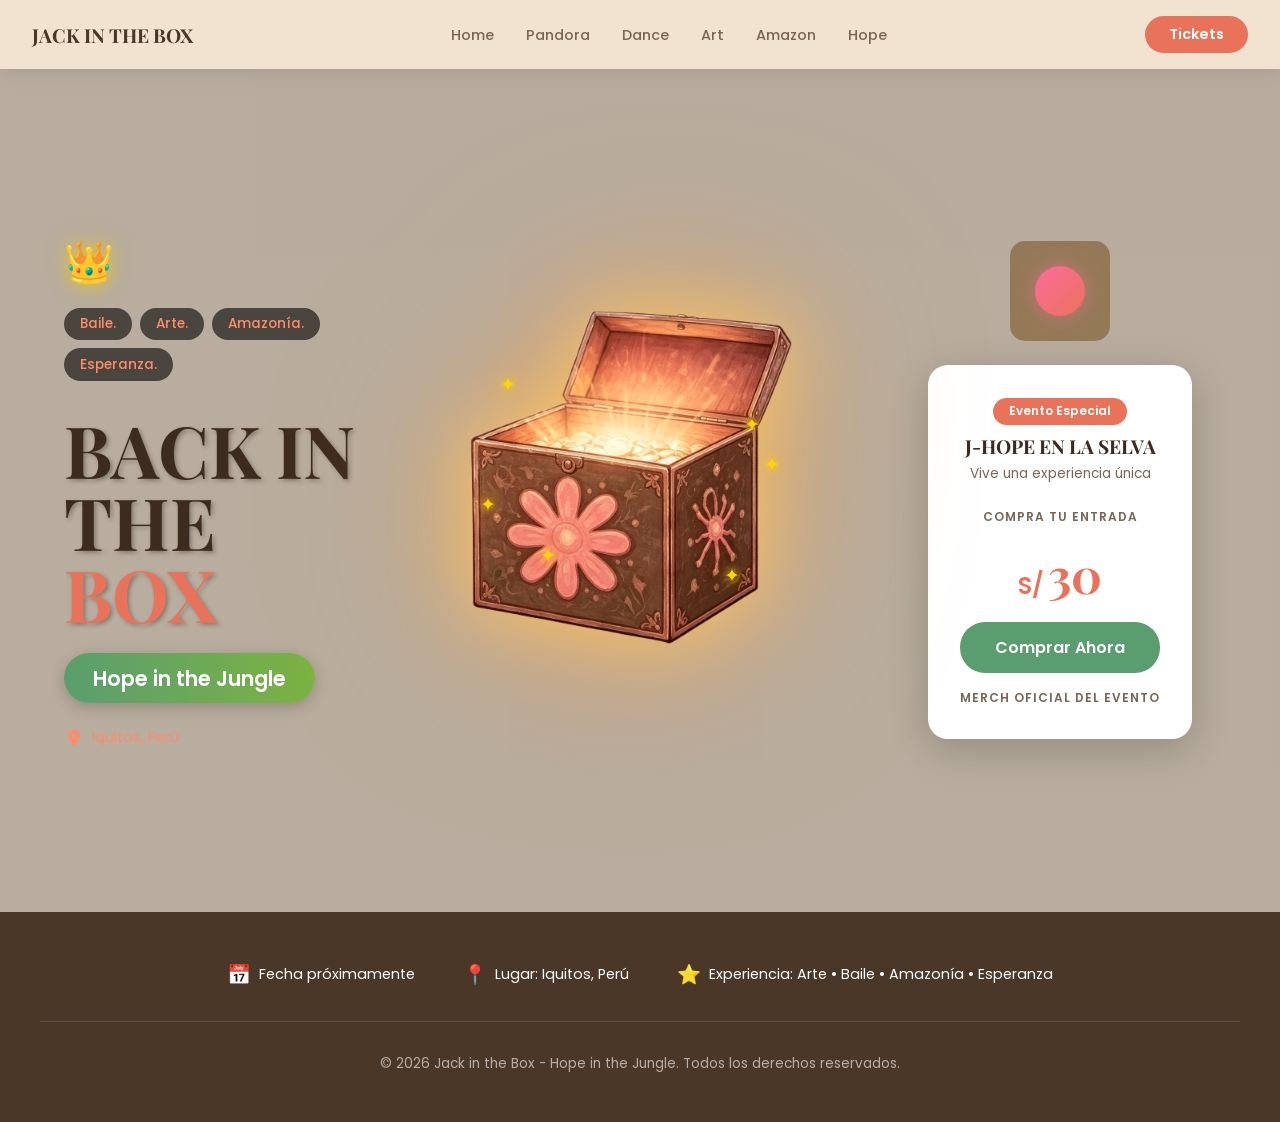
==== index.html @ a67cb144 "Initial commit - Hope Event website" ====
<!DOCTYPE html>
<html lang="es">
<head>
    <meta charset="UTF-8">
    <meta name="viewport" content="width=device-width, initial-scale=1.0">
    <title>Jack in the Box - Hope in the Jungle</title>
    <link rel="stylesheet" href="css/style.css">
    <link href="https://fonts.googleapis.com/css2?family=Playfair+Display:wght@400;700;900&family=Poppins:wght@300;400;500;600;700&display=swap" rel="stylesheet">
</head>
<body>
    <!-- Navegación -->
    <nav class="navbar">
        <div class="nav-container">
            <a href="#home" class="nav-logo">JACK IN THE BOX</a>
            <ul class="nav-menu">
                <li><a href="index.html">Home</a></li>
                <li><a href="pandora.html">Pandora</a></li>
                <li><a href="dance.html">Dance</a></li>
                <li><a href="art.html">Art</a></li>
                <li><a href="amazon.html">Amazon</a></li>
                <li><a href="hope.html">Hope</a></li>
            </ul>
            <a href="merch.html" class="nav-btn">Tickets</a>
            <div class="hamburger">
                <span></span>
                <span></span>
                <span></span>
            </div>
        </div>
    </nav>

    <!-- Hero Section -->
    <section id="home" class="hero">
        <div class="hero-content">
            <div class="hero-left">
                <div class="hero-crown">👑</div>
                <div class="hero-tags">
                    <span class="tag">Baile.</span>
                    <span class="tag">Arte.</span>
                    <span class="tag">Amazonía.</span>
                    <span class="tag">Esperanza.</span>
                </div>
                <h1 class="hero-title">
                    <span class="title-line">BACK IN</span>
                    <span class="title-line">THE <span class="highlight">BOX</span></span>
                </h1>
                <p class="hero-subtitle">Hope in the Jungle</p>
                <div class="hero-location">
                    <svg class="location-icon" viewBox="0 0 24 24" fill="currentColor">
                        <path d="M12 2C8.13 2 5 5.13 5 9c0 5.25 7 13 7 13s7-7.75 7-13c0-3.87-3.13-7-7-7zm0 9.5c-1.38 0-2.5-1.12-2.5-2.5s1.12-2.5 2.5-2.5 2.5 1.12 2.5 2.5-1.12 2.5-2.5 2.5z"/>
                    </svg>
                    <span>Iquitos, Perú</span>
                </div>
            </div>
            <div class="hero-center">
                <div class="hero-box-container">
                    <img src="img/cofrehopepng.png" alt="Magic Box" class="magic-box-img">
                    <div class="sparkles">
                        <span class="sparkle">✦</span>
                        <span class="sparkle">✦</span>
                        <span class="sparkle">✦</span>
                        <span class="sparkle">✦</span>
                        <span class="sparkle">✦</span>
                        <span class="sparkle">✦</span>
                    </div>
                </div>
            </div>
            <div class="hero-right">
                <div class="hero-icon-box">
                    <div class="icon-circle"></div>
                </div>
                <div class="hero-card">
                    <div class="card-header">
                        <span class="card-badge">Evento Especial</span>
                        <h3>J-HOPE EN LA SELVA</h3>
                        <p>Vive una experiencia única</p>
                    </div>
                    <div class="card-body">
                        <p class="card-label">COMPRA TU ENTRADA</p>
                        <div class="price">
                            <span class="currency">S/</span>
                            <span class="amount">30</span>
                        </div>
                        <a href="merch.html" class="btn-primary">Comprar Ahora</a>
                        <p class="card-label">MERCH OFICIAL DEL EVENTO</p>
                    </div>
                </div>
            </div>
        </div>
    </section>

    <footer class="footer">
        <div class="footer-content">
            <div class="footer-info">
                <div class="footer-item">
                    <span class="footer-icon">📅</span>
                    <span>Fecha próximamente</span>
                </div>
                <div class="footer-item">
                    <span class="footer-icon">📍</span>
                    <span>Lugar: Iquitos, Perú</span>
                </div>
                <div class="footer-item">
                    <span class="footer-icon">⭐</span>
                    <span>Experiencia: Arte • Baile • Amazonía • Esperanza</span>
                </div>
            </div>
            <div class="footer-bottom">
                <p>© 2026 Jack in the Box - Hope in the Jungle. Todos los derechos reservados.</p>
            </div>
        </div>
    </footer>

    <script src="js/script.js"></script>
</body>
</html>
---- css/style.css ----
:root {
    --color-bg: #f5e6d3;
    --color-bg-light: #faf3eb;
    --color-primary: #e8735a;
    --color-primary-dark: #d45a42;
    --color-secondary: #7cb342;
    --color-accent: #ff6b9d;
    --color-purple: #9c64a6;
    --color-blue: #4a90d9;
    --color-yellow: #f4c542;
    --color-green: #5a9e6f;
    --color-text: #4a3728;
    --color-text-light: #7a6555;
    --font-title: 'Playfair Display', serif;
    --font-body: 'Poppins', sans-serif;
}

* {
    margin: 0;
    padding: 0;
    box-sizing: border-box;
}

html {
    scroll-behavior: smooth;
}

body {
    font-family: var(--font-body);
    background-color: var(--color-bg);
    color: var(--color-text);
    overflow-x: hidden;
}

/* Navbar */
.navbar {
    position: fixed;
    top: 0;
    left: 0;
    right: 0;
    z-index: 1000;
    background: rgba(245, 230, 211, 0.95);
    backdrop-filter: blur(10px);
    padding: 1rem 2rem;
    box-shadow: 0 2px 20px rgba(0, 0, 0, 0.1);
}

.nav-container {
    max-width: 1400px;
    margin: 0 auto;
    display: flex;
    align-items: center;
    justify-content: space-between;
    position: relative;
}

.nav-logo {
    font-family: var(--font-title);
    font-size: 1.2rem;
    font-weight: 700;
    color: var(--color-text);
    text-decoration: none;
}

.nav-menu {
    display: flex;
    list-style: none;
    gap: 2rem;
}

.nav-menu a {
    text-decoration: none;
    color: var(--color-text-light);
    font-size: 0.9rem;
    font-weight: 500;
    transition: color 0.3s;
}

.nav-menu a:hover {
    color: var(--color-primary);
}

.nav-btn {
    background: var(--color-primary);
    color: white;
    padding: 0.5rem 1.5rem;
    border-radius: 25px;
    text-decoration: none;
    font-weight: 600;
    font-size: 0.9rem;
    transition: all 0.3s;
}

.nav-btn:hover {
    background: var(--color-primary-dark);
    transform: translateY(-2px);
}

.hamburger {
    display: none;
    flex-direction: column;
    gap: 5px;
    cursor: pointer;
}

.hamburger span {
    width: 25px;
    height: 3px;
    background: var(--color-text);
    border-radius: 3px;
    transition: 0.3s;
}

.hamburger.active span:nth-child(1) {
    transform: rotate(45deg) translate(5px, 5px);
}

.hamburger.active span:nth-child(2) {
    opacity: 0;
}

.hamburger.active span:nth-child(3) {
    transform: rotate(-45deg) translate(7px, -6px);
}

.nav-menu.active {
    display: flex;
    flex-direction: column;
    position: absolute;
    top: 100%;
    left: 0;
    right: 0;
    background: rgba(245, 230, 211, 0.98);
    backdrop-filter: blur(10px);
    padding: 1rem 2rem;
    gap: 1rem;
    box-shadow: 0 5px 20px rgba(0, 0, 0, 0.1);
}

/* Hero Section */
.hero {
    min-height: 100vh;
    padding: 100px 2rem 2rem;
    position: relative;
    overflow: hidden;
    background: url('../img/fondojhope.png') center/cover no-repeat;
}




.hero::before {
    content: '';
    position: absolute;
    top: 0;
    left: 0;
    right: 0;
    bottom: 0;
    background: rgba(0, 0, 0, 0.25);
    z-index: 0;
}

.hero > * {
    position: relative;
    z-index: 1;
}

.hero-content {
    max-width: 1400px;
    margin: 0 auto;
    display: grid;
    grid-template-columns: 1fr auto 1fr;
    gap: 2rem;
    align-items: center;
    position: relative;
    z-index: 1;
    min-height: calc(100vh - 120px);
}

.hero-left {
    padding: 2rem;
    text-align: left;
}

.hero-crown {
    font-size: 2.5rem;
    margin-bottom: 1rem;
    filter: drop-shadow(0 0 10px rgba(255, 200, 0, 0.8));
}

.hero-tags {
    display: flex;
    flex-wrap: wrap;
    gap: 0.5rem;
    margin-bottom: 2rem;
}

.tag {
    background: rgba(0, 0, 0, 0.6);
    color: #ff8c69;
    padding: 0.4rem 1rem;
    border-radius: 20px;
    font-size: 0.85rem;
    font-weight: 500;
    backdrop-filter: blur(5px);
}

.hero-title {
    font-family: var(--font-title);
    font-size: 4.5rem;
    line-height: 1;
    margin-bottom: 1.5rem;
    color: #3d2b1f;
    text-shadow: 2px 2px 4px rgba(0, 0, 0, 0.3);
}

.title-line {
    display: block;
}

.highlight {
    color: #e8735a;
}

.hero-subtitle {
    font-size: 1.3rem;
    color: white;
    font-weight: 600;
    margin-bottom: 1.5rem;
    background: linear-gradient(90deg, #5a9e6f, #7cb342);
    padding: 0.6rem 1.8rem;
    border-radius: 30px;
    display: inline-block;
    box-shadow: 0 4px 15px rgba(0, 0, 0, 0.2);
}

.hero-location {
    display: flex;
    align-items: center;
    gap: 0.5rem;
    color: #ff8c69;
    font-size: 0.9rem;
}

.location-icon {
    width: 20px;
    height: 20px;
    color: #ff8c69;
}

/* Hero Center - Magic Box */
.hero-center {
    display: flex;
    align-items: center;
    justify-content: center;
}

.hero-box-container {
    position: relative;
    width: 400px;
    height: 400px;
    display: flex;
    align-items: center;
    justify-content: center;
}

.magic-box-img {
    width: 100%;
    height: 100%;
    object-fit: contain;
    animation: floatBox 4s ease-in-out infinite;
    filter: drop-shadow(0 0 40px rgba(255, 200, 100, 0.9)) drop-shadow(0 0 80px rgba(255, 150, 50, 0.5));
}

@keyframes floatBox {
    0%, 100% { transform: translateY(0); }
    50% { transform: translateY(-20px); }
}

.sparkles {
    position: absolute;
    top: 0;
    left: 0;
    right: 0;
    bottom: 0;
    pointer-events: none;
}

.sparkle {
    position: absolute;
    color: #ffd700;
    font-size: 1.2rem;
    animation: sparkle 2s ease-in-out infinite;
    text-shadow: 0 0 10px #ffd700, 0 0 20px #ffaa00;
}

.sparkle:nth-child(1) { top: 20%; left: 15%; animation-delay: 0s; }
.sparkle:nth-child(2) { top: 30%; right: 20%; animation-delay: 0.3s; }
.sparkle:nth-child(3) { top: 50%; left: 10%; animation-delay: 0.6s; }
.sparkle:nth-child(4) { top: 40%; right: 15%; animation-delay: 0.9s; }
.sparkle:nth-child(5) { bottom: 30%; left: 25%; animation-delay: 1.2s; }
.sparkle:nth-child(6) { bottom: 25%; right: 25%; animation-delay: 1.5s; }

@keyframes sparkle {
    0%, 100% { opacity: 0.3; transform: scale(0.8); }
    50% { opacity: 1; transform: scale(1.2); }
}

/* Hero Right */
.hero-right {
    display: flex;
    flex-direction: column;
    align-items: center;
    gap: 1.5rem;
}

.hero-icon-box {
    width: 100px;
    height: 100px;
    background: rgba(139, 109, 71, 0.8);
    border-radius: 15px;
    display: flex;
    align-items: center;
    justify-content: center;
    backdrop-filter: blur(10px);
}

.icon-circle {
    width: 50px;
    height: 50px;
    background: linear-gradient(135deg, #ff6b9d, #e8735a);
    border-radius: 50%;
    display: flex;
    align-items: center;
    justify-content: center;
    box-shadow: 0 0 20px rgba(255, 107, 157, 0.5);
}

.icon-circle::after {
    content: '';
    color: white;
    font-size: 1.5rem;
}

/* Hero Card */
.hero-card {
    background: white;
    border-radius: 20px;
    padding: 2rem;
    box-shadow: 0 10px 40px rgba(0, 0, 0, 0.2);
    max-width: 280px;
    text-align: center;
}

.card-header {
    margin-bottom: 1.5rem;
}

.card-badge {
    background: #e8735a;
    color: white;
    padding: 0.3rem 1rem;
    border-radius: 15px;
    font-size: 0.75rem;
    font-weight: 600;
    display: inline-block;
    margin-bottom: 0.5rem;
}

.card-header h3 {
    font-family: var(--font-title);
    font-size: 1.2rem;
    margin-bottom: 0.3rem;
    color: #3d2b1f;
}

.card-header p {
    color: #7a6555;
    font-size: 0.85rem;
}

.card-body {
    display: flex;
    flex-direction: column;
    gap: 1rem;
}

.card-label {
    font-size: 0.75rem;
    color: #7a6555;
    text-transform: uppercase;
    letter-spacing: 1px;
    font-weight: 600;
}

.price {
    display: flex;
    align-items: baseline;
    justify-content: center;
    gap: 0.2rem;
}

.currency {
    font-size: 1.5rem;
    color: #e8735a;
    font-weight: 600;
}

.amount {
    font-size: 3rem;
    font-weight: 700;
    color: #e8735a;
    font-family: var(--font-title);
}

.btn-primary {
    background: #5a9e6f;
    color: white;
    padding: 0.8rem 2rem;
    border-radius: 25px;
    text-decoration: none;
    font-weight: 600;
    text-align: center;
    transition: all 0.3s;
    display: inline-block;
    border: none;
    cursor: pointer;
}

.btn-primary:hover {
    background: #4a8e5f;
    transform: translateY(-2px);
    box-shadow: 0 5px 20px rgba(90, 158, 111, 0.4);
}

.btn-secondary {
    background: #9c64a6;
    color: white;
    padding: 0.6rem 1.5rem;
    border-radius: 25px;
    text-decoration: none;
    font-weight: 500;
    text-align: center;
    transition: all 0.3s;
    display: inline-block;
    font-size: 0.9rem;
}

.btn-secondary:hover {
    background: #8b5496;
    transform: translateY(-2px);
}

.merch-icons {
    display: flex;
    justify-content: center;
    gap: 1rem;
}

.merch-item {
    width: 40px;
    height: 40px;
    background: var(--color-bg);
    border-radius: 10px;
    display: flex;
    align-items: center;
    justify-content: center;
    font-size: 1.2rem;
}

/* Decorative Elements */
.decorative-elements {
    position: absolute;
    top: 0;
    left: 0;
    right: 0;
    bottom: 0;
    pointer-events: none;
}

.palm, .leaf {
    display: none;
}

.star {
    position: absolute;
    color: var(--color-yellow);
    font-size: 1.5rem;
    opacity: 0.5;
    animation: twinkle 2s ease-in-out infinite;
}

.star-1 { top: 15%; left: 20%; animation-delay: 0s; }
.star-2 { top: 30%; right: 25%; animation-delay: 0.5s; }
.star-3 { bottom: 20%; right: 15%; animation-delay: 1s; }

@keyframes twinkle {
    0%, 100% { opacity: 0.3; transform: scale(1); }
    50% { opacity: 0.8; transform: scale(1.2); }
}

/* Boxes Map Section */
.boxes-map-section {
    padding: 4rem 2rem;
    background: linear-gradient(180deg, #f5e6d3 0%, #faf3eb 100%);
    position: relative;
    overflow: hidden;
}

.boxes-map-container{
    width: 100%;
    max-width: 100%;
    margin: 0;
    padding: 0;
}

.map-header {
    text-align: center;
    margin-bottom: 3rem;
}

.map-title {
    font-family: var(--font-title);
    font-size: 2.5rem;
    color: var(--color-text);
    margin-bottom: 0.5rem;
    letter-spacing: 2px;
}

.map-subtitle {
    color: var(--color-text-light);
    font-size: 0.9rem;
    letter-spacing: 1px;
}

.map-scene{
    width: 100%;
    height: 100vh;

    background-image: url("../img/fondojhope.png");
    background-size: cover;
    background-position: center;
    background-repeat: no-repeat;

    position: relative;
    overflow: hidden;
}
/* River path */
.map-river {
    position: absolute;
    top: 50%;
    left: 50%;
    transform: translate(-50%, -50%);
    width: 80%;
    height: 200px;
    background: linear-gradient(90deg, 
        transparent 0%, 
        #ffb6c1 20%, 
        #ff9eb5 40%, 
        #ff9eb5 60%, 
        #ffb6c1 80%, 
        transparent 100%);
    border-radius: 100px;
    opacity: 0.6;
}

.map-river::before {
    content: '';
    position: absolute;
    top: 50%;
    left: 50%;
    transform: translate(-50%, -50%);
    width: 60%;
    height: 150px;
    background: linear-gradient(90deg, 
        transparent 0%, 
        #ffc0cb 20%, 
        #ffb0c0 40%, 
        #ffb0c0 60%, 
        #ffc0cb 80%, 
        transparent 100%);
    border-radius: 80px;
}

/* Center cabin */
.map-cabin {
    position: absolute;
    top: 50%;
    left: 50%;
    transform: translate(-50%, -50%);
    z-index: 10;
}

.cabin-roof {
    width: 80px;
    height: 40px;
    background: linear-gradient(135deg, #8b6f47, #6b5235);
    clip-path: polygon(50% 0%, 0% 100%, 100% 100%);
    margin: 0 auto;
}

.cabin-body {
    width: 60px;
    height: 50px;
    background: linear-gradient(145deg, #a08060, #806040);
    margin: 0 auto;
    border-radius: 0 0 5px 5px;
}

/* Map boxes */
.map-box {
    position: absolute;
    width: 120px;
    padding: 1rem;
    text-align: center;
    text-decoration: none;
    border-radius: 10px;
    transition: all 0.3s;
    cursor: pointer;
    z-index: 5;
}

.map-box:hover {
    transform: scale(1.1);
    z-index: 15;
}

.box-label {
    font-family: var(--font-title);
    font-size: 0.85rem;
    font-weight: 700;
    color: var(--color-text);
    line-height: 1.2;
}

.box-desc {
    font-size: 0.7rem;
    color: var(--color-text-light);
    margin-top: 0.3rem;
    line-height: 1.3;
}

/* Box positions and colors */
.pandora-box {
    top: 15%;
    left: 10%;
    background: linear-gradient(135deg, #ffe4e8, #ffd0d8);
    border: 2px solid #ff9eb5;
}

.dance-box {
    top: 15%;
    right: 10%;
    background: linear-gradient(135deg, #e4f0ff, #d0e4ff);
    border: 2px solid #9ec5ff;
}

.amazon-box {
    bottom: 30%;
    left: 8%;
    background: linear-gradient(135deg, #e8f5e8, #d4edda);
    border: 2px solid #9ec59e;
}

.art-box {
    bottom: 30%;
    right: 12%;
    background: linear-gradient(135deg, #f0e4ff, #e4d0ff);
    border: 2px solid #c59eff;
}

.hope-box {
    bottom: 10%;
    left: 50%;
    transform: translateX(-50%);
    background: linear-gradient(135deg, #fff8e4, #ffe8c0);
    border: 2px solid #ffc870;
}

.hope-box:hover {
    transform: translateX(-50%) scale(1.1);
}

/* Decorative leaves */
.map-leaf {
    position: absolute;
    width: 80px;
    height: 60px;
    opacity: 0.6;
    z-index: 2;
}

.leaf-tl {
    top: -20px;
    left: -20px;
    background: linear-gradient(135deg, #9c64a6, #7cb342);
    border-radius: 0 50% 50% 50%;
    transform: rotate(-45deg);
}

.leaf-tr {
    top: -20px;
    right: -20px;
    background: linear-gradient(135deg, #e8735a, #f4c542);
    border-radius: 50% 0 50% 50%;
    transform: rotate(45deg);
}

.leaf-bl {
    bottom: -20px;
    left: -20px;
    background: linear-gradient(135deg, #4a90d9, #7cb342);
    border-radius: 50% 50% 50% 0;
    transform: rotate(135deg);
}

.leaf-br {
    bottom: -20px;
    right: -20px;
    background: linear-gradient(135deg, #ff6b9d, #9c64a6);
    border-radius: 50% 50% 0 50%;
    transform: rotate(-135deg);
}

/* Palms */
.map-palm {
    position: absolute;
    width: 30px;
    height: 50px;
    background: linear-gradient(135deg, #7cb342, #5a9e6f);
    border-radius: 50% 50% 50% 50% / 60% 60% 40% 40%;
    opacity: 0.4;
    z-index: 1;
}

.palm-1 { top: 25%; left: 25%; transform: rotate(-20deg); }
.palm-2 { top: 30%; right: 20%; transform: rotate(15deg); }
.palm-3 { bottom: 25%; left: 30%; transform: rotate(-10deg); }
.palm-4 { bottom: 20%; right: 25%; transform: rotate(25deg); }

/* Boat */
.map-boat {
    position: absolute;
    bottom: 15%;
    left: 20%;
    width: 40px;
    height: 15px;
    background: #8b6f47;
    border-radius: 0 0 20px 20px;
    z-index: 3;
}

.map-boat::before {
    content: '';
    position: absolute;
    top: -20px;
    left: 50%;
    transform: translateX(-50%);
    width: 2px;
    height: 20px;
    background: #6b5235;
}

/* Location tag */
.map-location {
    margin-top: 1.5rem;
    display: flex;
    align-items: center;
    justify-content: flex-start;
    gap: 0.5rem;
    color: var(--color-text-light);
    font-size: 0.9rem;
    font-weight: 500;
}

.heart {
    color: var(--color-primary);
    font-size: 1.2rem;
}

/* Box Detail Sections */
.box-detail-section {
    padding: 6rem 2rem;
    min-height: 80vh;
}

.box-detail-content {
    max-width: 1200px;
    margin: 0 auto;
    display: grid;
    grid-template-columns: 1fr 1fr;
    gap: 4rem;
    align-items: center;
}

.box-detail-title {
    font-family: var(--font-title);
    font-size: 3rem;
    margin-bottom: 0.5rem;
}

.box-detail-subtitle {
    font-size: 1.3rem;
    color: var(--color-text-light);
    margin-bottom: 2rem;
}

.box-detail-tags {
    display: flex;
    flex-wrap: wrap;
    gap: 0.5rem;
    margin-bottom: 1.5rem;
}

.detail-tag {
    background: rgba(232, 115, 90, 0.1);
    color: var(--color-primary);
    padding: 0.5rem 1rem;
    border-radius: 20px;
    font-size: 0.9rem;
}

.box-detail-text {
    font-size: 1.1rem;
    color: var(--color-text-light);
    margin-bottom: 2rem;
}

/* Section Colors */
.pandora-section {
    background: linear-gradient(135deg, #fff5f7bb 0%, #ffe8ece1 100%);
}

.pandora-section .box-detail-title {
    color: var(--color-accent);
}

.dance-section {
    background: linear-gradient(135deg, #f0f7ff 0%, #e8f4e8 100%);
}

.dance-section .box-detail-title {
    color: var(--color-blue);
}

.art-section {
    background: linear-gradient(135deg, #f8f0ff 0%, #ffe8f5 100%);
}

.art-section .box-detail-title {
    color: var(--color-purple);
}

.amazon-section {
    background: linear-gradient(135deg, #f0fff0 0%, #e8f5e8 100%);
}

.amazon-section .box-detail-title {
    color: var(--color-green);
}

.hope-section {
    background: linear-gradient(135deg, #fff8f0 0%, #fff0e0 100%);
}

.hope-section .box-detail-title {
    color: var(--color-primary);
}

/* Box 3D */
.box-3d {
    width: 200px;
    height: 200px;
    margin: 0 auto;
    background: linear-gradient(145deg, #8b6f47, #6b5235);
    border-radius: 15px;
    box-shadow: 0 15px 40px rgba(0, 0, 0, 0.2);
    position: relative;
}

.box-3d::before {
    content: '';
    position: absolute;
    top: 50%;
    left: 50%;
    transform: translate(-50%, -50%);
    width: 80px;
    height: 80px;
    border-radius: 50%;
    opacity: 0.8;
}

.pandora-3d::before { background: radial-gradient(circle, var(--color-accent), var(--color-primary)); }
.dance-3d::before { background: radial-gradient(circle, var(--color-blue), var(--color-secondary)); }
.hope-3d::before { background: radial-gradient(circle, var(--color-yellow), var(--color-primary)); }

/* Art Categories */
.art-categories {
    display: flex;
    flex-direction: column;
    gap: 1rem;
}

.art-category {
    background: white;
    padding: 1rem 1.5rem;
    border-radius: 15px;
    display: flex;
    align-items: center;
    gap: 1rem;
    box-shadow: 0 3px 10px rgba(0, 0, 0, 0.05);
    transition: all 0.3s;
}

.art-category:hover {
    transform: translateX(10px);
    box-shadow: 0 5px 20px rgba(0, 0, 0, 0.1);
}

.category-icon {
    font-size: 1.5rem;
}

/* Amazon Features */
.amazon-features {
    display: grid;
    grid-template-columns: repeat(2, 1fr);
    gap: 1rem;
    margin-bottom: 2rem;
}

.feature {
    background: white;
    padding: 1rem;
    border-radius: 15px;
    display: flex;
    align-items: center;
    gap: 0.5rem;
    box-shadow: 0 3px 10px rgba(0, 0, 0, 0.05);
}

.feature-icon {
    font-size: 1.5rem;
}

/* Hope Messages */
.hope-messages {
    margin: 2rem 0;
}

.hope-messages p {
    font-size: 1.1rem;
    color: var(--color-text);
    margin-bottom: 0.5rem;
    font-weight: 500;
}

/* Merch Section */
.merch-section {
    padding: 6rem 2rem;
    background: linear-gradient(180deg, var(--color-bg-light) 0%, var(--color-bg) 100%);
}

.merch-content {
    max-width: 1200px;
    margin: 0 auto;
    display: grid;
    grid-template-columns: 1fr 1fr;
    gap: 4rem;
    align-items: center;
}

.merch-display {
    display: flex;
    justify-content: center;
    gap: 2rem;
    flex-wrap: wrap;
}

.merch-tshirt {
    width: 150px;
    height: 180px;
    background: white;
    border-radius: 15px;
    box-shadow: 0 5px 20px rgba(0, 0, 0, 0.1);
    display: flex;
    align-items: center;
    justify-content: center;
}

.tshirt-design {
    text-align: center;
    font-weight: 700;
    color: var(--color-secondary);
}

.tshirt-design span {
    display: block;
    font-size: 0.8rem;
}

.tshirt-design span:first-child {
    font-size: 1.5rem;
    color: var(--color-primary);
}

.merch-bag {
    width: 120px;
    height: 150px;
    background: var(--color-secondary);
    border-radius: 10px;
    box-shadow: 0 5px 20px rgba(0, 0, 0, 0.1);
    display: flex;
    align-items: center;
    justify-content: center;
}

.bag-design {
    text-align: center;
    font-weight: 700;
    color: white;
}

.bag-design span {
    display: block;
    font-size: 0.7rem;
}

.bag-design span:first-child {
    font-size: 1.2rem;
}

.merch-keychain {
    width: 80px;
    height: 80px;
    background: var(--color-primary);
    border-radius: 50%;
    box-shadow: 0 5px 20px rgba(0, 0, 0, 0.1);
    display: flex;
    align-items: center;
    justify-content: center;
}

.keychain-flower {
    width: 40px;
    height: 40px;
    background: var(--color-accent);
    border-radius: 50%;
}

.merch-card {
    background: white;
    border-radius: 20px;
    padding: 2rem;
    box-shadow: 0 10px 40px rgba(0, 0, 0, 0.1);
    text-align: center;
}

/* Footer */
.footer {
    background: var(--color-text);
    color: white;
    padding: 3rem 2rem;
}

.footer-content {
    max-width: 1200px;
    margin: 0 auto;
}

.footer-info {
    display: flex;
    justify-content: center;
    gap: 3rem;
    flex-wrap: wrap;
    margin-bottom: 2rem;
}

.footer-item {
    display: flex;
    align-items: center;
    gap: 0.5rem;
    font-size: 0.9rem;
}

.footer-icon {
    font-size: 1.2rem;
}

.footer-bottom {
    text-align: center;
    padding-top: 2rem;
    border-top: 1px solid rgba(255, 255, 255, 0.1);
    font-size: 0.85rem;
    color: rgba(255, 255, 255, 0.6);
}

/* Responsive */
@media (max-width: 968px) {
    .hero-content {
        grid-template-columns: 1fr;
        text-align: center;
    }

    .hero-left {
        order: 2;
    }

    .hero-center {
        order: 1;
    }

    .hero-right {
        order: 3;
    }

    .hero-title {
        font-size: 3rem;
    }

    .hero-tags {
        justify-content: center;
    }

    .hero-box-container {
        width: 300px;
        height: 300px;
    }

    .box-detail-content {
        grid-template-columns: 1fr;
        text-align: center;
    }

    .box-detail-left {
        order: 2;
    }

    .box-detail-right {
        order: 1;
    }

    .merch-content {
        grid-template-columns: 1fr;
    }

    .nav-menu {
        display: none;
    }

    .hamburger {
        display: flex;
    }

    .nav-btn {
        display: none;
    }
}

@media (max-width: 600px) {
    .hero-title {
        font-size: 2.5rem;
    }

    .section-title {
        font-size: 2rem;
    }

    .box-detail-title {
        font-size: 2rem;
    }

    .map-scene {
        height: 500px;
    }

    .map-box {
        width: 100px;
        padding: 0.8rem;
    }

    .box-label {
        font-size: 0.75rem;
    }

    .box-desc {
        font-size: 0.6rem;
    }

    .amazon-features {
        grid-template-columns: 1fr;
    }

    .footer-info {
        flex-direction: column;
        align-items: center;
        gap: 1rem;
    }
}
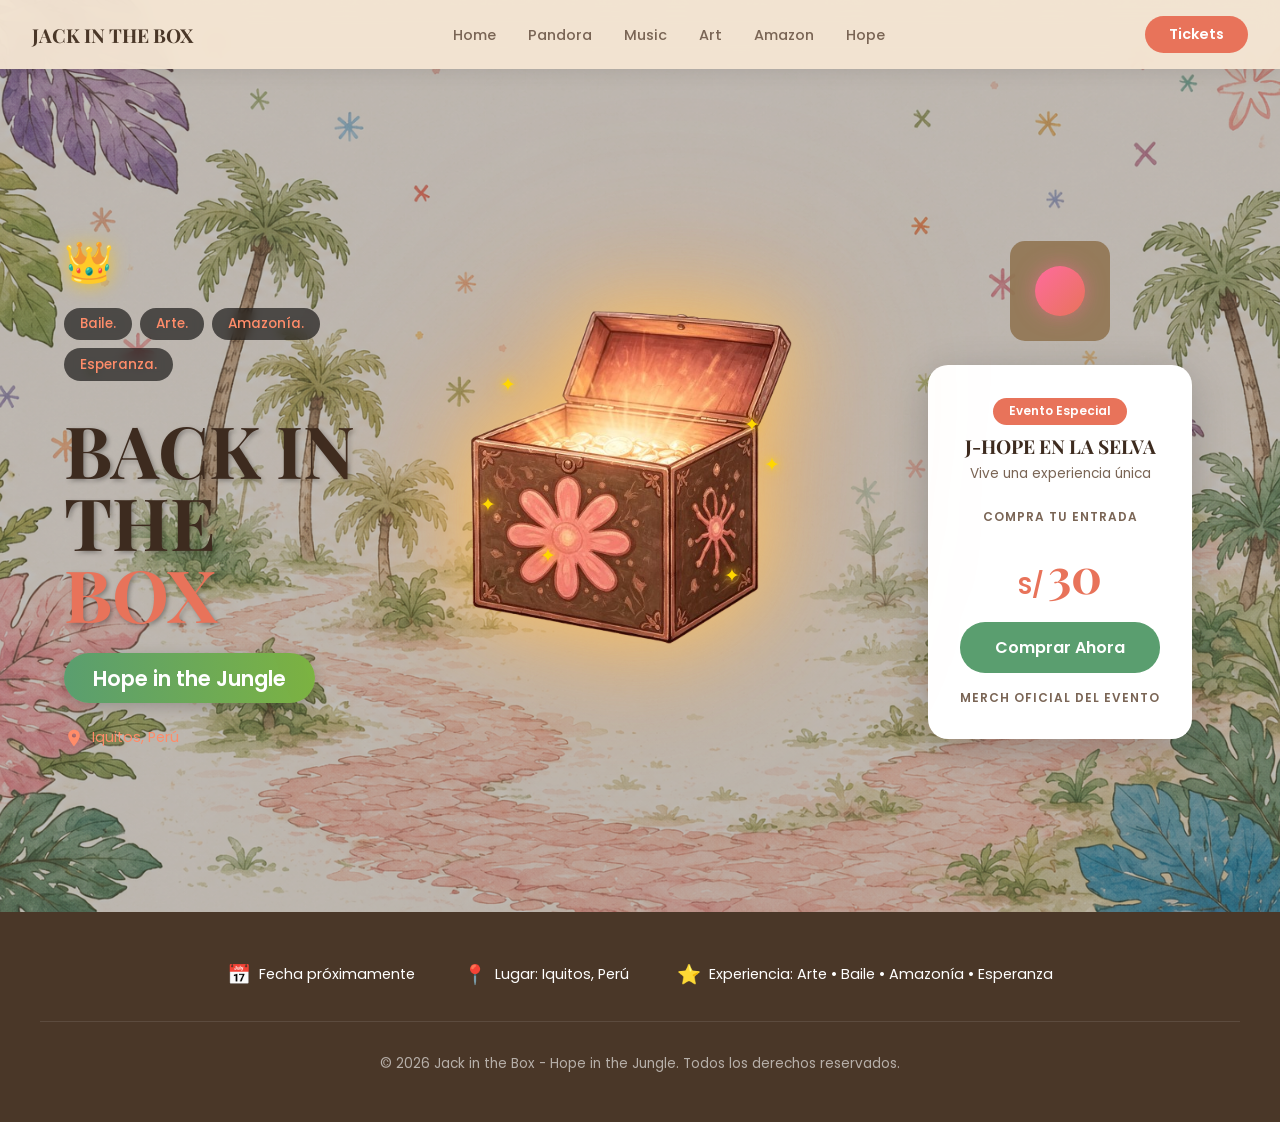
==== commit a29ba5ec: "fix: correcciones generales y proteccion de paginas - Renombrado dance.html a music.html - Corregido" ====
--- a/index.html
+++ b/index.html
@@ -15,7 +15,7 @@
             <ul class="nav-menu">
                 <li><a href="index.html">Home</a></li>
                 <li><a href="pandora.html">Pandora</a></li>
-                <li><a href="dance.html">Dance</a></li>
+                <li><a href="music.html">Music</a></li>
                 <li><a href="art.html">Art</a></li>
                 <li><a href="amazon.html">Amazon</a></li>
                 <li><a href="hope.html">Hope</a></li>
--- a/css/style.css
+++ b/css/style.css
@@ -143,7 +143,7 @@
     padding: 100px 2rem 2rem;
     position: relative;
     overflow: hidden;
-    background: url('../img/fondojhope.png') center/cover no-repeat;
+    background: url('../img/donfoinicio.png') center/cover no-repeat;
 }
 
 
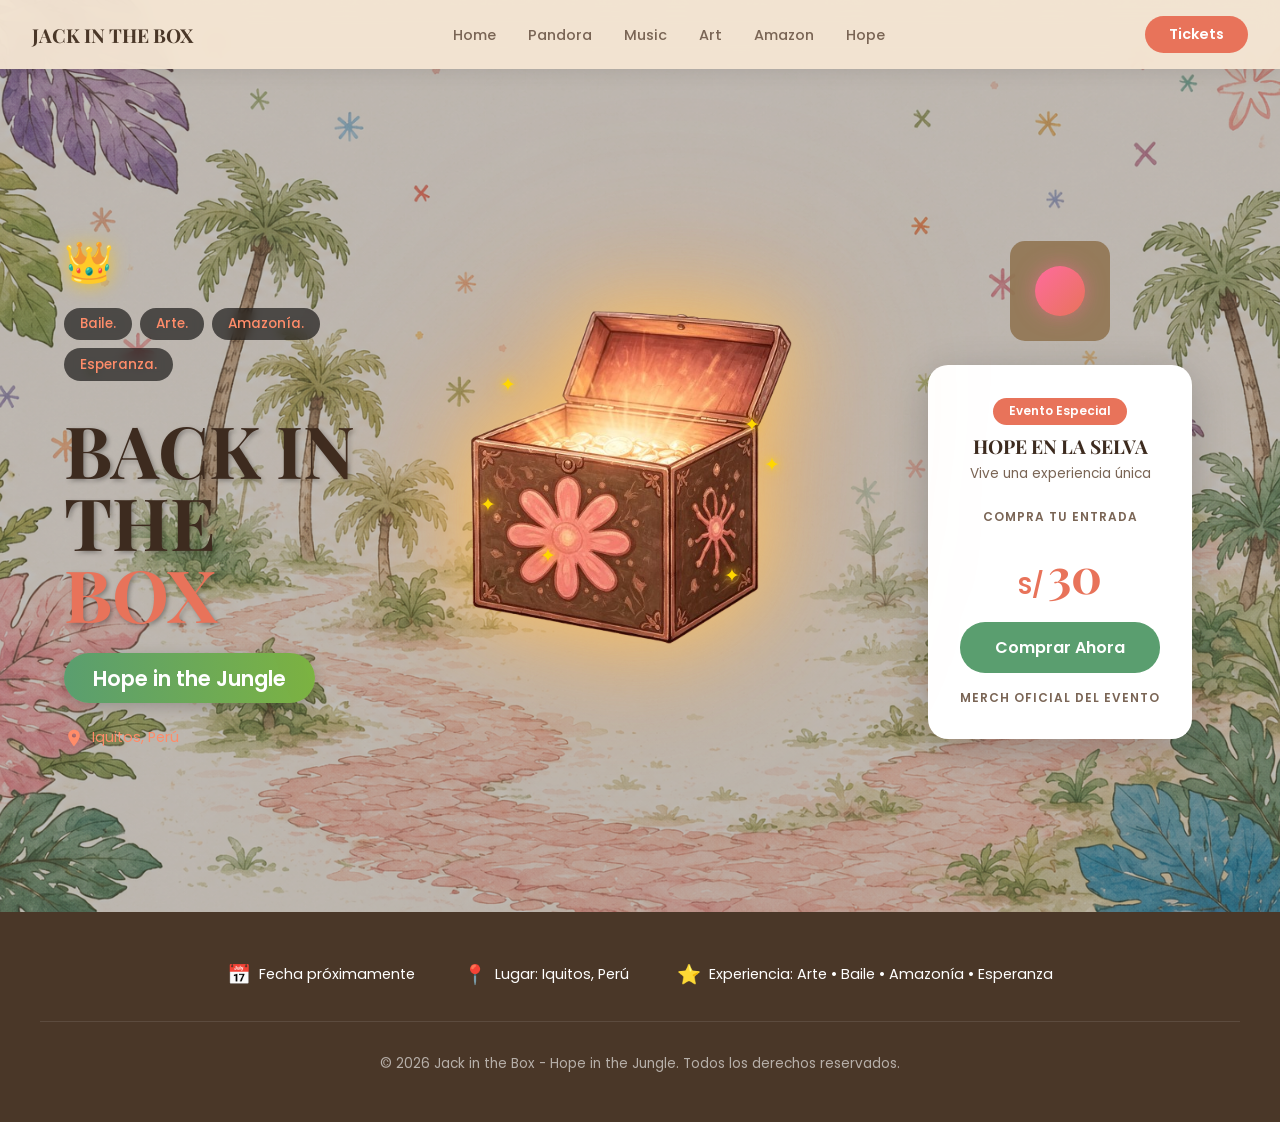
==== commit 33909dd8: "fix: cambiado J-HOPE a HOPE en la selva" ====
--- a/index.html
+++ b/index.html
@@ -72,7 +72,7 @@
                 <div class="hero-card">
                     <div class="card-header">
                         <span class="card-badge">Evento Especial</span>
-                        <h3>J-HOPE EN LA SELVA</h3>
+                        <h3>HOPE EN LA SELVA</h3>
                         <p>Vive una experiencia única</p>
                     </div>
                     <div class="card-body">
